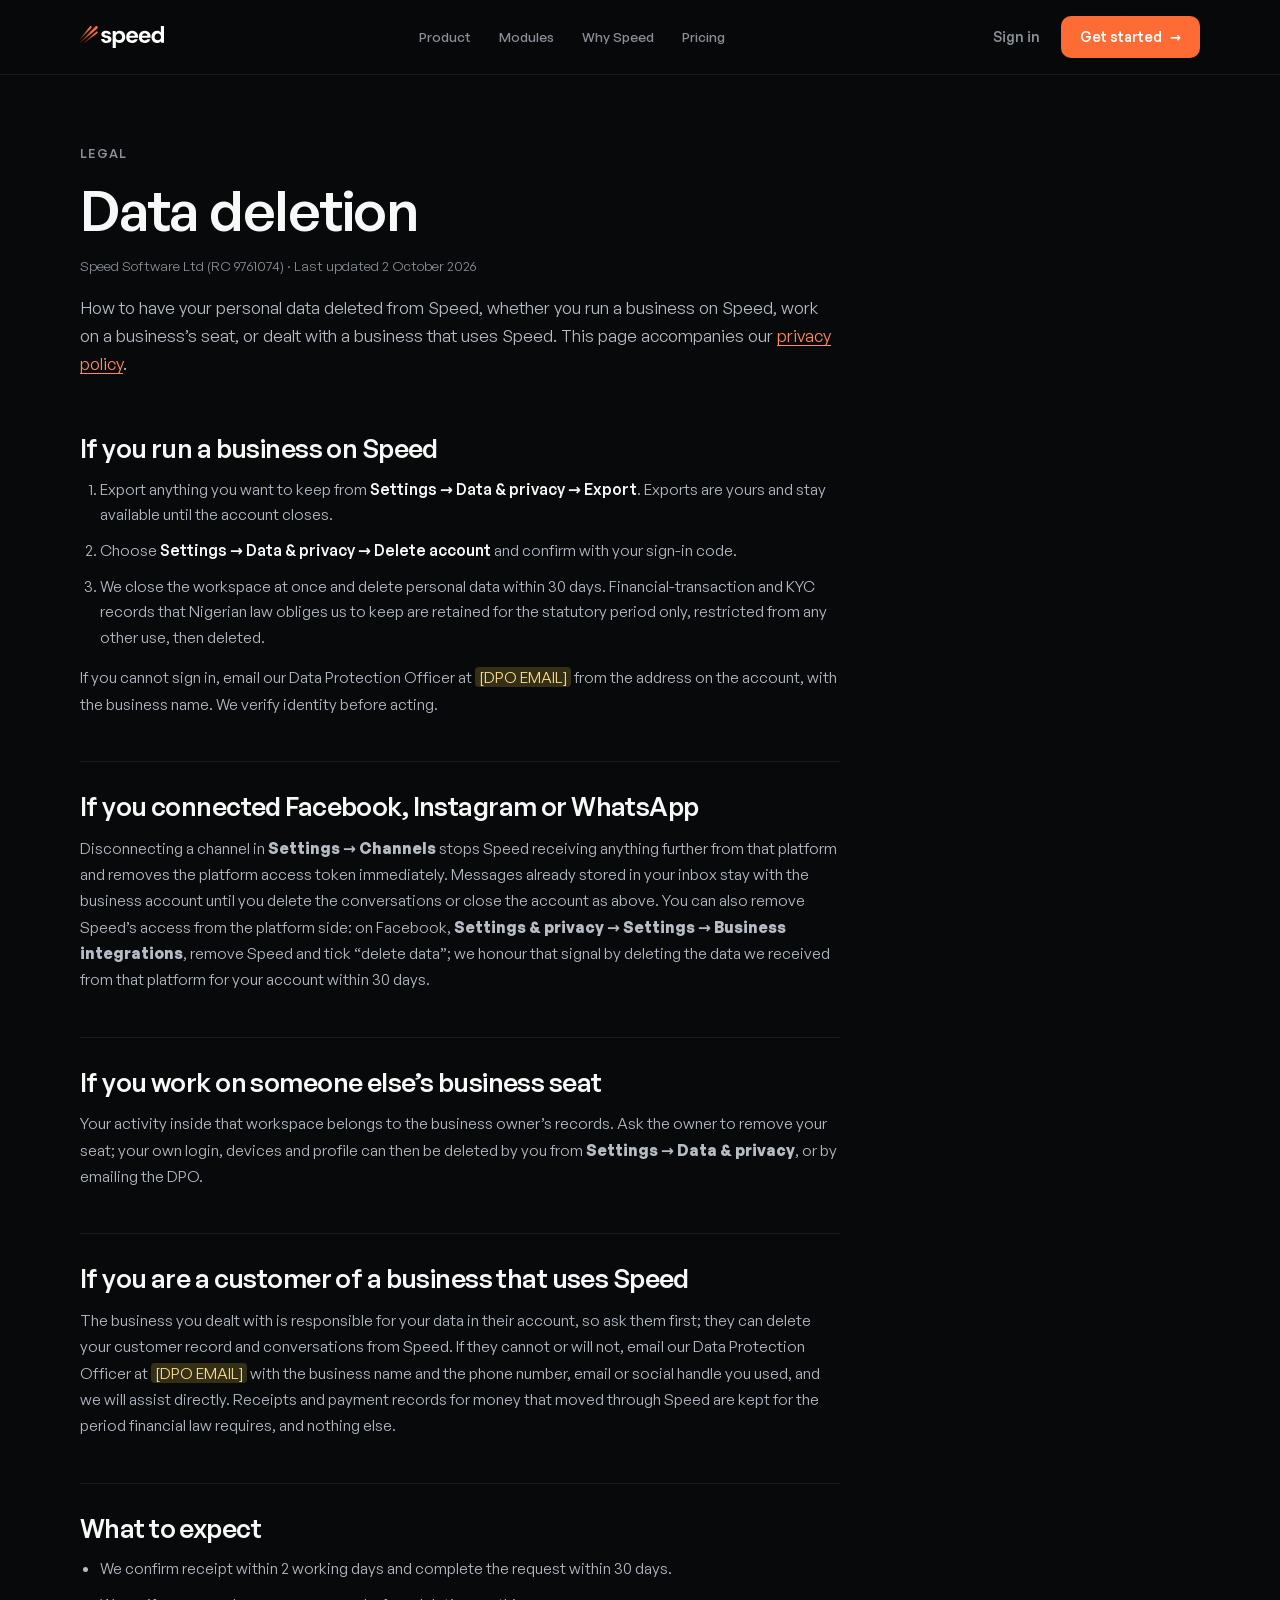
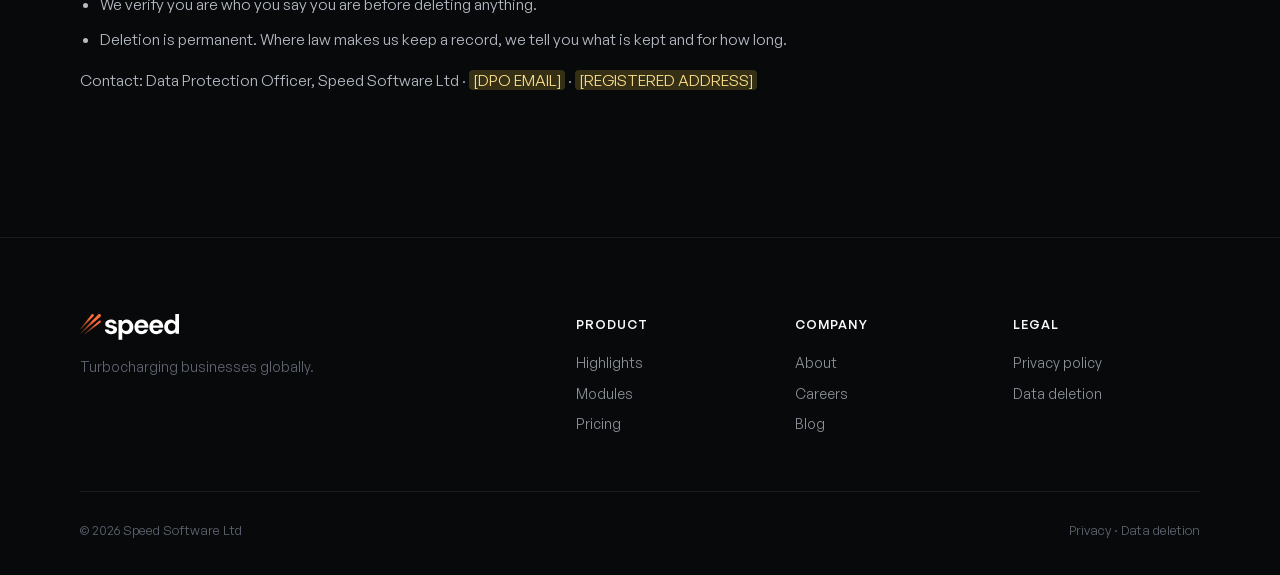
==== data-deletion.html @ f62bb19f "Privacy policy and data deletion pages; footer links" ====
<!doctype html>
<html lang="en" class="native-scroll">
<head>
  <meta charset="UTF-8" />
  <meta name="viewport" content="width=device-width, initial-scale=1.0" />
  <title>Data deletion — Speed</title>
  <meta name="description" content="How to have your personal data deleted from Speed." />
  <link rel="canonical" href="https://myspeedapp.com/data-deletion" />
  <link rel="icon" type="image/svg+xml" href="assets/Logo-Pri.svg" />
  <link rel="stylesheet" href="styles.css" />
</head>
<body class="page--legal">

  <header class="nav nav--solid" id="nav">
    <div class="nav__inner">
      <a class="nav__logo" href="/" aria-label="Speed home">
        <img src="assets/Logo-Pri.svg" alt="Speed" />
      </a>
      <nav class="nav__links" aria-label="Primary">
        <a href="/#product">Product</a>
        <a href="/#modules">Modules</a>
        <a href="/#numbers">Why Speed</a>
        <a href="/#pricing">Pricing</a>
      </nav>
      <div class="nav__actions">
        <a class="btn btn--ghost" href="#">Sign in</a>
        <a class="btn btn--primary" href="/#cta">Get started<span class="btn__arrow">→</span></a>
      </div>
    </div>
  </header>

  <main class="legal">
    <div class="container legal__inner">
      <header class="legal__head">
        <p class="kicker">Legal</p>
        <h1>Data deletion</h1>
        <p class="legal__meta">Speed Software Ltd (RC 9761074) · Last updated 2 October 2026</p>
        <p class="legal__lede">How to have your personal data deleted from Speed, whether you run a business on Speed, work on a business’s seat, or dealt with a business that uses Speed. This page accompanies our <a href="privacy">privacy policy</a>.</p>
      </header>
      <div class="legal__body legal__body--single">
    <section class="legal__section">
      <h2>If you run a business on Speed</h2>
      <ol class="steps">
        <li>Export anything you want to keep from <strong>Settings → Data &amp; privacy → Export</strong>. Exports are yours and stay available until the account closes.</li>
        <li>Choose <strong>Settings → Data &amp; privacy → Delete account</strong> and confirm with your sign-in code.</li>
        <li>We close the workspace at once and delete personal data within 30 days. Financial-transaction and KYC records that Nigerian law obliges us to keep are retained for the statutory period only, restricted from any other use, then deleted.</li>
      </ol>
      <p>If you cannot sign in, email our Data Protection Officer at <mark class="todo">[DPO EMAIL]</mark> from the address on the account, with the business name. We verify identity before acting.</p>
    </section>
    <section class="legal__section">
      <h2>If you connected Facebook, Instagram or WhatsApp</h2>
      <p>Disconnecting a channel in <strong>Settings → Channels</strong> stops Speed receiving anything further from that platform and removes the platform access token immediately. Messages already stored in your inbox stay with the business account until you delete the conversations or close the account as above. You can also remove Speed’s access from the platform side: on Facebook, <strong>Settings &amp; privacy → Settings → Business integrations</strong>, remove Speed and tick “delete data”; we honour that signal by deleting the data we received from that platform for your account within 30 days.</p>
    </section>
    <section class="legal__section">
      <h2>If you work on someone else’s business seat</h2>
      <p>Your activity inside that workspace belongs to the business owner’s records. Ask the owner to remove your seat; your own login, devices and profile can then be deleted by you from <strong>Settings → Data &amp; privacy</strong>, or by emailing the DPO.</p>
    </section>
    <section class="legal__section">
      <h2>If you are a customer of a business that uses Speed</h2>
      <p>The business you dealt with is responsible for your data in their account, so ask them first; they can delete your customer record and conversations from Speed. If they cannot or will not, email our Data Protection Officer at <mark class="todo">[DPO EMAIL]</mark> with the business name and the phone number, email or social handle you used, and we will assist directly. Receipts and payment records for money that moved through Speed are kept for the period financial law requires, and nothing else.</p>
    </section>
    <section class="legal__section">
      <h2>What to expect</h2>
      <ul>
        <li>We confirm receipt within 2 working days and complete the request within 30 days.</li>
        <li>We verify you are who you say you are before deleting anything.</li>
        <li>Deletion is permanent. Where law makes us keep a record, we tell you what is kept and for how long.</li>
      </ul>
      <p>Contact: Data Protection Officer, Speed Software Ltd · <mark class="todo">[DPO EMAIL]</mark> · <mark class="todo">[REGISTERED ADDRESS]</mark></p>
    </section>
      </div>
    </div>
  </main>

  <footer class="footer">
    <div class="container footer__inner">
      <div class="footer__brand">
        <img src="assets/Logo-Pri.svg" alt="Speed" />
        <p>Turbocharging businesses globally.</p>
      </div>
      <div class="footer__cols">
        <div><h5>Product</h5><a href="/#product">Highlights</a><a href="/#modules">Modules</a><a href="/#pricing">Pricing</a></div>
        <div><h5>Company</h5><a href="#">About</a><a href="#">Careers</a><a href="#">Blog</a></div>
        <div><h5>Legal</h5><a href="privacy">Privacy policy</a><a href="data-deletion">Data deletion</a></div>
      </div>
    </div>
    <div class="container footer__base">
      <span>© 2026 Speed Software Ltd</span>
      <span><a href="privacy">Privacy</a> · <a href="data-deletion">Data deletion</a></span>
    </div>
  </footer>
</body>
</html>
---- styles.css ----
/* ============================================================
   Speed — marketing site · dark, Linear-inspired
   Canvas #08090a · text #f7f8f8 / #8a8f98 · accent #ff6b35
   ============================================================ */

@font-face {
  font-family: "General Sans Variable";
  src: url("assets/fonts/GeneralSans-Variable.woff2") format("woff2");
  font-weight: 100 900;
  font-style: normal;
  font-display: swap;
}

:root {
  --bg: #08090a;
  --bg-raised: #0e0f11;
  --bg-card: #101113;
  --line: rgba(255, 255, 255, 0.08);
  --line-strong: rgba(255, 255, 255, 0.14);
  --heading: #f7f8f8;
  --text: #b6bcc6;
  --muted: #8a8f98;
  --faint: #5e6470;
  --brand: #ff6b35;
  --brand-hi: #ff8c5e;
  --radius: 14px;
  --ease-out: cubic-bezier(0.22, 1, 0.36, 1);
}

* { box-sizing: border-box; margin: 0; padding: 0; }

html { overflow-x: clip; }
html.native-scroll { scroll-behavior: smooth; }
html.lenis, html.lenis body { height: auto; }
.lenis.lenis-smooth { scroll-behavior: auto !important; }

body {
  background: var(--bg);
  color: var(--text);
  font-family: "General Sans Variable", ui-sans-serif, system-ui, sans-serif;
  -webkit-font-smoothing: antialiased;
  line-height: 1.6;
  overflow-x: clip;
}

img { max-width: 100%; display: block; }
a { color: inherit; text-decoration: none; }

::selection { background: rgba(255, 255, 255, 0.85); color: #08090a; }

.container {
  width: min(1120px, calc(100% - 48px));
  margin-inline: auto;
}

h1, h2, h3, h4 {
  color: var(--heading);
  font-weight: 550;
  letter-spacing: -0.022em;
  line-height: 1.1;
}
h2 { font-size: clamp(30px, 4vw, 52px); }
h3 { font-size: clamp(24px, 2.6vw, 32px); }

.accent { font-style: normal; color: var(--brand); }

.kicker, .kicker--light {
  display: inline-block;
  font-size: 12.5px;
  font-weight: 550;
  letter-spacing: 0.1em;
  text-transform: uppercase;
  color: var(--muted);
  margin-bottom: 16px;
}

/* ---------- scroll progress ---------- */
.progress { position: fixed; inset: 0 0 auto 0; height: 2px; z-index: 120; }
.progress span {
  display: block; height: 100%; width: 100%;
  background: rgba(255, 255, 255, 0.35);
  transform-origin: 0 50%;
  transform: scaleX(0);
}

/* ---------- buttons ---------- */
.btn {
  display: inline-flex;
  align-items: center;
  gap: 8px;
  padding: 9px 18px;
  border-radius: 10px;
  font-size: 14px;
  font-weight: 550;
  border: 1px solid transparent;
  cursor: pointer;
  transition: transform 0.3s var(--ease-out), box-shadow 0.3s var(--ease-out),
    background 0.2s ease, color 0.2s ease, border-color 0.2s ease;
}
.btn--lg { padding: 13px 26px; font-size: 15px; border-radius: 12px; }
.btn--block { justify-content: center; width: 100%; }

.btn--primary {
  background: var(--brand);
  color: #fff;
}
.btn--primary:hover {
  background: var(--brand-hi);
  transform: translateY(-1px);
}
.btn--outline, .btn--outline-light {
  background: rgba(255, 255, 255, 0.05);
  border-color: var(--line);
  color: var(--heading);
}
.btn--outline:hover, .btn--outline-light:hover {
  background: rgba(255, 255, 255, 0.09);
  border-color: var(--line-strong);
  transform: translateY(-1px);
}
.btn--ghost { color: var(--muted); padding-inline: 12px; }
.btn--ghost:hover { color: var(--heading); }

.btn__arrow { transition: transform 0.3s var(--ease-out); font-size: 0.95em; }
.btn:hover .btn__arrow { transform: translateX(3px); }

/* ---------- nav ---------- */
.nav {
  position: fixed;
  inset: 0 0 auto 0;
  z-index: 100;
  padding: 16px 0;
  transition: padding 0.35s var(--ease-out), background 0.35s ease,
    box-shadow 0.35s ease;
}
.nav.is-scrolled {
  padding: 9px 0;
  background: rgba(8, 9, 10, 0.72);
  backdrop-filter: blur(16px) saturate(1.4);
  -webkit-backdrop-filter: blur(16px) saturate(1.4);
  box-shadow: 0 1px 0 var(--line);
}
.nav__inner {
  width: min(1120px, calc(100% - 48px));
  margin-inline: auto;
  display: flex;
  align-items: center;
  justify-content: space-between;
  gap: 24px;
}
.nav__logo img { height: 22px; width: auto; }
.nav__links { display: flex; gap: 4px; font-size: 13.5px; font-weight: 500; }
.nav__links a {
  padding: 6px 12px;
  border-radius: 8px;
  color: var(--muted);
  transition: color 0.2s ease, background 0.2s ease;
}
.nav__links a:hover { color: var(--heading); background: rgba(255, 255, 255, 0.06); }
.nav__actions { display: flex; align-items: center; gap: 8px; }

/* ---------- hero ---------- */
.hero { position: relative; padding: 160px 0 20px; overflow: clip; }
.hero__bg { position: absolute; inset: 0; pointer-events: none; }
.hero__glow {
  position: absolute;
  top: -340px; left: 50%;
  margin-left: -460px;
  width: 920px; height: 680px;
  border-radius: 50%;
  background: radial-gradient(closest-side, rgba(255, 107, 53, 0.07), rgba(255, 255, 255, 0.02) 55%, transparent 72%);
  filter: blur(12px);
}
.hero__grid {
  position: absolute; inset: 0;
  background-image:
    linear-gradient(rgba(255,255,255,0.025) 1px, transparent 1px),
    linear-gradient(90deg, rgba(255,255,255,0.025) 1px, transparent 1px);
  background-size: 64px 64px;
  mask-image: radial-gradient(ellipse 80% 60% at 50% 0%, #000 25%, transparent 70%);
  -webkit-mask-image: radial-gradient(ellipse 80% 60% at 50% 0%, #000 25%, transparent 70%);
}

.hero__content { text-align: center; position: relative; }

.hero__eyebrow {
  display: inline-flex;
  align-items: center;
  gap: 8px;
  font-size: 13px;
  font-weight: 500;
  color: var(--muted);
  background: rgba(255, 255, 255, 0.04);
  border: 1px solid var(--line);
  padding: 6px 14px;
  border-radius: 999px;
  margin-bottom: 30px;
  transition: border-color 0.25s ease, color 0.25s ease;
}
.hero__eyebrow:hover { border-color: var(--line-strong); color: var(--text); }
.pulse-dot {
  width: 7px; height: 7px;
  border-radius: 50%;
  background: var(--brand);
  animation: pulse 2.2s ease-in-out infinite;
}
@keyframes pulse {
  0%, 100% { box-shadow: 0 0 0 0 rgba(255, 107, 53, 0.45); }
  55% { box-shadow: 0 0 0 7px rgba(255, 107, 53, 0); }
}

.hero__title {
  font-size: clamp(42px, 6.6vw, 84px);
  font-weight: 560;
  letter-spacing: -0.032em;
  line-height: 1.04;
}
/* gradient must live on the animated spans themselves — a parent-level
   background-clip:text never reaches text inside transformed children */
.hero__title .line-mask > span {
  background: linear-gradient(180deg, #ffffff 30%, rgba(255, 255, 255, 0.62));
  -webkit-background-clip: text;
  background-clip: text;
  color: transparent;
}
.hero__title .accent {
  background: linear-gradient(120deg, var(--brand), var(--brand-hi) 60%, #ffc7a8);
  -webkit-background-clip: text;
  background-clip: text;
  color: transparent;
}
.line-mask { display: block; overflow: hidden; padding-bottom: 0.1em; margin-bottom: -0.1em; }
.line-mask > span { display: block; }

.hero__sub {
  max-width: 580px;
  margin: 24px auto 0;
  font-size: clamp(15.5px, 1.5vw, 18px);
  color: var(--muted);
  line-height: 1.65;
}
.hero__cta {
  display: flex;
  justify-content: center;
  gap: 12px;
  margin-top: 34px;
  flex-wrap: wrap;
}

/* hero entrance choreography */
[data-hero] {
  opacity: 0;
  transform: translateY(28px);
  transition: opacity 0.9s var(--ease-out), transform 0.9s var(--ease-out);
}
.line-mask [data-hero] { transform: translateY(110%); }
body.is-loaded [data-hero] { opacity: 1; transform: translateY(0); }
body.is-loaded [data-hero="1"] { transition-delay: 0.05s; }
body.is-loaded [data-hero="2"] { transition-delay: 0.14s; }
body.is-loaded [data-hero="3"] { transition-delay: 0.24s; }
body.is-loaded [data-hero="4"] { transition-delay: 0.4s; }
body.is-loaded [data-hero="5"] { transition-delay: 0.52s; }
body.is-loaded [data-hero="6"] { transition-delay: 0.66s; }

/* ---------- dashboard mock ---------- */
.hero__stage { position: relative; margin-top: 76px; }

.dash {
  position: relative;
  background: var(--bg-raised);
  border: 1px solid var(--line);
  border-radius: 16px;
  overflow: hidden;
  box-shadow:
    0 0 0 1px rgba(0, 0, 0, 0.6),
    0 30px 80px -30px rgba(0, 0, 0, 0.8);
  transform-style: preserve-3d;
  transition: transform 0.6s var(--ease-out);
}
/* top edge light, like Linear's frames */
.dash::before {
  content: "";
  position: absolute;
  inset: 0 0 auto 0;
  height: 1px;
  background: linear-gradient(90deg, transparent, rgba(255, 255, 255, 0.28), transparent);
  z-index: 2;
}
.dash__topbar {
  display: flex;
  align-items: center;
  gap: 6px;
  padding: 12px 16px;
  border-bottom: 1px solid var(--line);
  background: rgba(255, 255, 255, 0.015);
}
.dash__dot { width: 9px; height: 9px; border-radius: 50%; background: rgba(255, 255, 255, 0.12); }
.dash__dot:first-child { background: rgba(255, 255, 255, 0.22); }
.dash__addr {
  margin-left: 12px;
  font-size: 12px;
  color: var(--faint);
  background: rgba(255, 255, 255, 0.04);
  border: 1px solid var(--line);
  padding: 3px 14px;
  border-radius: 7px;
}
.dash__body { display: grid; grid-template-columns: 185px 1fr; }
.dash__side {
  border-right: 1px solid var(--line);
  padding: 16px 10px;
  display: flex;
  flex-direction: column;
  gap: 1px;
  background: rgba(255, 255, 255, 0.012);
}
.dash__side-item {
  font-size: 13px;
  font-weight: 500;
  padding: 7px 12px;
  border-radius: 8px;
  color: var(--muted);
  transition: background 0.2s ease, color 0.2s ease;
}
.dash__side-item:hover { color: var(--text); background: rgba(255, 255, 255, 0.04); }
.dash__side-item.is-active {
  background: rgba(255, 255, 255, 0.07);
  color: var(--heading);
  box-shadow: inset 0 0 0 1px var(--line);
}
.dash__main { padding: 22px 26px 26px; }
.dash__head { display: flex; justify-content: space-between; align-items: center; }
.dash__hi { font-weight: 550; color: var(--heading); font-size: 16px; letter-spacing: -0.01em; }
.dash__date { font-size: 12.5px; color: var(--faint); }
.dash__chip {
  font-size: 12.5px;
  border: 1px solid var(--line);
  padding: 5px 12px;
  border-radius: 8px;
  color: var(--muted);
  background: rgba(255, 255, 255, 0.03);
}
.dash__cards {
  display: grid;
  grid-template-columns: repeat(3, 1fr);
  gap: 12px;
  margin-top: 20px;
}
.dash__card {
  border: 1px solid var(--line);
  border-radius: 11px;
  padding: 14px 16px;
  display: flex;
  flex-direction: column;
  gap: 3px;
  background: rgba(255, 255, 255, 0.02);
}
.dash__label { font-size: 12px; color: var(--muted); }
.dash__value {
  font-size: clamp(16px, 1.7vw, 21px);
  font-weight: 600;
  color: var(--heading);
  letter-spacing: -0.02em;
  font-variant-numeric: tabular-nums;
}
.dash__delta { font-size: 12px; color: var(--faint); }
.dash__delta.up { color: #4ade80; }
.dash__chart {
  display: flex;
  align-items: flex-end;
  gap: 9px;
  height: 140px;
  margin-top: 22px;
  padding-top: 14px;
  border-top: 1px dashed rgba(255, 255, 255, 0.08);
}
.dash__chart .bar {
  flex: 1;
  height: var(--h);
  border-radius: 5px 5px 2px 2px;
  background: linear-gradient(180deg, rgba(255, 255, 255, 0.55), rgba(255, 255, 255, 0.1));
  opacity: 0.3;
  transform: scaleY(0);
  transform-origin: bottom;
  transition: transform 0.9s var(--ease-out);
}
.dash__chart .bar:nth-child(even) { opacity: 1; }
.in-view .dash__chart .bar,
body.is-loaded .hero__stage .dash__chart .bar { transform: scaleY(1); }
.dash__chart .bar:nth-child(1) { transition-delay: 0.05s; }
.dash__chart .bar:nth-child(2) { transition-delay: 0.1s; }
.dash__chart .bar:nth-child(3) { transition-delay: 0.15s; }
.dash__chart .bar:nth-child(4) { transition-delay: 0.2s; }
.dash__chart .bar:nth-child(5) { transition-delay: 0.25s; }
.dash__chart .bar:nth-child(6) { transition-delay: 0.3s; }
.dash__chart .bar:nth-child(7) { transition-delay: 0.35s; }
.dash__chart .bar:nth-child(8) { transition-delay: 0.4s; }
.dash__chart .bar:nth-child(9) { transition-delay: 0.45s; }
.dash__chart .bar:nth-child(10) { transition-delay: 0.5s; }

/* floating cards */
.float-card {
  position: absolute;
  display: flex;
  align-items: center;
  gap: 12px;
  background: rgba(16, 17, 19, 0.85);
  backdrop-filter: blur(12px);
  -webkit-backdrop-filter: blur(12px);
  border: 1px solid var(--line-strong);
  border-radius: 12px;
  padding: 12px 16px;
  box-shadow: 0 24px 60px -20px rgba(0, 0, 0, 0.8);
  font-size: 12.5px;
  color: var(--muted);
  animation: bob 6s ease-in-out infinite;
  z-index: 3;
}
.float-card strong { display: block; color: var(--heading); font-size: 13px; font-weight: 550; }
.float-card__icon {
  width: 30px; height: 30px;
  display: grid; place-items: center;
  border-radius: 50%;
  background: rgba(74, 222, 128, 0.12);
  color: #4ade80;
  font-weight: 700;
  font-size: 12px;
}
.float-card--pay { top: 5%; right: -12px; }
.float-card--stock { bottom: 12%; left: -14px; animation-delay: 1.8s; }
@keyframes bob {
  0%, 100% { translate: 0 0; }
  50% { translate: 0 -10px; }
}

/* ---------- marquee ---------- */
.marquee-wrap { padding: 90px 0 30px; }
.marquee-label {
  text-align: center;
  font-size: 12.5px;
  letter-spacing: 0.1em;
  text-transform: uppercase;
  color: var(--faint);
  margin-bottom: 28px;
}
.marquee {
  overflow: hidden;
  mask-image: linear-gradient(90deg, transparent, #000 15%, #000 85%, transparent);
  -webkit-mask-image: linear-gradient(90deg, transparent, #000 15%, #000 85%, transparent);
}
.marquee__track {
  display: flex;
  gap: 76px;
  width: max-content;
  animation: marquee 30s linear infinite;
  font-size: 17px;
  font-weight: 600;
  letter-spacing: 0.14em;
  color: #3d424b;
}
.marquee:hover .marquee__track { animation-play-state: paused; }
@keyframes marquee { to { transform: translateX(-50%); } }

/* ---------- sections ---------- */
.section { padding: 120px 0; position: relative; }
.section--tint {
  background: var(--bg-raised);
  border-top: 1px solid var(--line);
  border-bottom: 1px solid var(--line);
}
.section--dark { background: var(--bg); }
.section__head { max-width: 680px; margin-bottom: 64px; }
.section__head h2 {
  background: linear-gradient(180deg, #fff 40%, rgba(255, 255, 255, 0.6));
  -webkit-background-clip: text;
  background-clip: text;
  color: transparent;
}

/* ---------- highlights ---------- */
.highlight {
  display: grid;
  grid-template-columns: 1fr 1.15fr;
  gap: clamp(40px, 6vw, 90px);
  align-items: center;
  padding: 58px 0;
}
.highlight--flip .highlight__copy { order: 2; }
.highlight--flip .highlight__visual { order: 1; }
.highlight__num {
  font-size: 12.5px;
  font-weight: 600;
  color: var(--faint);
  letter-spacing: 0.12em;
  display: block;
  margin-bottom: 12px;
  font-variant-numeric: tabular-nums;
}
.highlight__copy p { color: var(--muted); margin-top: 14px; font-size: 16px; line-height: 1.7; }

.ticks { list-style: none; margin-top: 22px; display: grid; gap: 10px; }
.ticks li { padding-left: 28px; position: relative; font-size: 14.5px; color: var(--text); }
.ticks li::before {
  content: "✓";
  position: absolute; left: 0; top: 2px;
  width: 18px; height: 18px;
  border-radius: 50%;
  background: rgba(255, 255, 255, 0.07);
  color: var(--muted);
  font-size: 10px;
  font-weight: 700;
  display: grid;
  place-items: center;
}

/* mock panels */
.mock {
  position: relative;
  background: var(--bg-card);
  border: 1px solid var(--line);
  border-radius: var(--radius);
  box-shadow: 0 30px 80px -30px rgba(0, 0, 0, 0.8);
  padding: 20px;
  transition: transform 0.5s var(--ease-out), border-color 0.3s ease;
}
.mock::before {
  content: "";
  position: absolute;
  inset: 0 0 auto 0;
  height: 1px;
  background: linear-gradient(90deg, transparent, rgba(255, 255, 255, 0.2), transparent);
}
.mock:hover { transform: translateY(-4px); border-color: var(--line-strong); }
.mock__row {
  display: grid;
  grid-template-columns: 1.6fr auto 0.7fr;
  align-items: center;
  gap: 12px;
  padding: 12px 10px;
  font-size: 13.5px;
  border-bottom: 1px solid rgba(255, 255, 255, 0.05);
  color: var(--text);
}
.mock__row > :last-child {
  text-align: right;
  font-weight: 550;
  color: var(--heading);
  font-variant-numeric: tabular-nums;
}
.mock__row--head {
  font-size: 11px;
  text-transform: uppercase;
  letter-spacing: 0.08em;
  color: var(--faint);
}
.mock__row--head > :last-child { font-weight: 500; color: var(--faint); }
.mock__row:last-of-type { border-bottom: 0; }

.pill { font-size: 11px; font-weight: 600; padding: 3px 10px; border-radius: 999px; }
.pill--paid { background: rgba(74, 222, 128, 0.12); color: #4ade80; }
.pill--sent { background: rgba(129, 140, 248, 0.12); color: #a5b4fc; }
.pill--due { background: rgba(248, 113, 113, 0.12); color: #f87171; }

.mock__balance { padding: 6px 10px 12px; }
.mock__balance small { color: var(--muted); font-size: 12.5px; display: block; }
.mock__balance strong {
  font-size: 30px;
  color: var(--heading);
  letter-spacing: -0.02em;
  font-weight: 600;
  font-variant-numeric: tabular-nums;
}

.spark { margin: 0 -20px 8px; }
.spark svg { width: 100%; height: 90px; display: block; }
.spark__line {
  fill: none;
  stroke: rgba(255, 255, 255, 0.6);
  stroke-width: 2;
  stroke-linecap: round;
  stroke-dasharray: 620;
  stroke-dashoffset: 620;
  transition: stroke-dashoffset 1.8s var(--ease-out) 0.2s;
}
.spark__fill { fill: rgba(255, 255, 255, 0.04); stroke: none; }
.in-view .spark__line { stroke-dashoffset: 0; }

.stock-ok { color: #4ade80 !important; }
.stock-low { color: #f87171 !important; }
.mock__meter {
  height: 6px;
  border-radius: 999px;
  background: rgba(255, 255, 255, 0.06);
  margin: 16px 10px 8px;
  overflow: hidden;
}
.mock__meter span {
  display: block;
  height: 100%;
  width: 0;
  border-radius: inherit;
  background: linear-gradient(90deg, rgba(255, 255, 255, 0.4), rgba(255, 255, 255, 0.7));
  transition: width 1.4s var(--ease-out) 0.3s;
}
.in-view .mock__meter span { width: var(--w); }
.mock__note { color: var(--faint); font-size: 12px; padding: 0 10px; }

/* ---------- modules grid ---------- */
.grid { display: grid; grid-template-columns: repeat(4, 1fr); gap: 14px; }
.cell {
  position: relative;
  background: rgba(255, 255, 255, 0.02);
  border: 1px solid var(--line);
  border-radius: var(--radius);
  padding: 26px 22px;
  transition: transform 0.45s var(--ease-out), border-color 0.3s ease, background 0.3s ease;
  overflow: hidden;
}
.cell::before {
  content: "";
  position: absolute;
  inset: 0 0 auto 0;
  height: 1px;
  background: linear-gradient(90deg, transparent, rgba(255, 255, 255, 0.18), transparent);
  opacity: 0;
  transition: opacity 0.3s ease;
}
.cell:hover {
  transform: translateY(-4px);
  border-color: var(--line-strong);
  background: rgba(255, 255, 255, 0.04);
}
.cell:hover::before { opacity: 1; }
.cell__icon {
  display: grid;
  place-items: center;
  width: 40px; height: 40px;
  border-radius: 10px;
  background: rgba(255, 255, 255, 0.05);
  border: 1px solid var(--line);
  color: var(--text);
  font-size: 17px;
  margin-bottom: 18px;
  transition: transform 0.45s var(--ease-out), background 0.3s, color 0.3s;
}
.cell:hover .cell__icon { transform: scale(1.06); background: rgba(255, 255, 255, 0.12); color: #fff; }
.cell h4 { font-size: 16.5px; margin-bottom: 7px; font-weight: 550; }
.cell p { font-size: 13.5px; color: var(--muted); line-height: 1.6; }

/* ---------- stats ---------- */
.stats { display: grid; grid-template-columns: repeat(4, 1fr); gap: 14px; margin-top: 12px; }
.stat {
  border: 1px solid var(--line);
  border-radius: var(--radius);
  padding: 30px 26px;
  background: rgba(255, 255, 255, 0.02);
  transition: border-color 0.3s ease, background 0.3s ease, transform 0.45s var(--ease-out);
}
.stat:hover {
  border-color: var(--line-strong);
  background: rgba(255, 255, 255, 0.04);
  transform: translateY(-4px);
}
.stat strong {
  font-size: clamp(34px, 3.6vw, 48px);
  color: var(--heading);
  letter-spacing: -0.03em;
  font-weight: 570;
  display: block;
  margin-bottom: 6px;
  font-variant-numeric: tabular-nums;
}
.stat strong span { color: inherit; }
.stat p { font-size: 13.5px; color: var(--muted); }

.quote { margin-top: 84px; max-width: 760px; }
.quote blockquote {
  font-size: clamp(20px, 2.4vw, 29px);
  line-height: 1.4;
  color: var(--heading);
  letter-spacing: -0.015em;
  font-weight: 450;
}
.quote figcaption { margin-top: 20px; font-size: 14px; color: var(--muted); }
.quote figcaption strong { color: var(--heading); font-weight: 550; }

/* ---------- pricing ---------- */
.plans { display: grid; grid-template-columns: repeat(3, 1fr); gap: 16px; align-items: stretch; }
.plan {
  position: relative;
  background: rgba(255, 255, 255, 0.02);
  border: 1px solid var(--line);
  border-radius: 16px;
  padding: 32px 28px;
  display: flex;
  flex-direction: column;
  gap: 12px;
  transition: transform 0.45s var(--ease-out), border-color 0.3s ease;
}
.plan:hover { transform: translateY(-4px); border-color: var(--line-strong); }
.plan--featured {
  border-color: rgba(255, 255, 255, 0.22);
  background: linear-gradient(180deg, rgba(255, 255, 255, 0.045), rgba(255, 255, 255, 0.015));
  box-shadow: 0 0 60px -24px rgba(255, 255, 255, 0.18);
}
.plan--featured:hover { border-color: rgba(255, 255, 255, 0.32); }
.plan__badge {
  position: absolute;
  top: -12px; left: 28px;
  background: var(--brand);
  color: #fff;
  font-size: 11.5px;
  font-weight: 600;
  padding: 4px 12px;
  border-radius: 999px;
}
.plan h4 { font-size: 17px; font-weight: 550; }
.plan__price {
  font-size: 40px;
  font-weight: 570;
  color: var(--heading);
  letter-spacing: -0.03em;
  font-variant-numeric: tabular-nums;
}
.plan__price span { font-size: 15px; color: var(--muted); font-weight: 450; }
.plan > p { font-size: 14px; color: var(--muted); }
.plan .ticks { margin-top: 2px; flex: 1; }
.plan .btn { margin-top: 16px; }

/* ---------- CTA ---------- */
.cta { position: relative; text-align: center; padding: 150px 0; overflow: clip; }
.cta__glow {
  position: absolute;
  left: 50%; bottom: -340px;
  width: 960px; height: 640px;
  transform: translateX(-50%);
  background: radial-gradient(closest-side, rgba(255, 107, 53, 0.1), transparent 70%);
  pointer-events: none;
}
.cta h2 {
  font-size: clamp(38px, 5.4vw, 68px);
  background: linear-gradient(180deg, #fff 35%, rgba(255, 255, 255, 0.55));
  -webkit-background-clip: text;
  background-clip: text;
  color: transparent;
}
.cta h2 .accent {
  background: linear-gradient(120deg, var(--brand), #ffc7a8);
  -webkit-background-clip: text;
  background-clip: text;
  color: transparent;
}
.cta p { margin: 20px 0 34px; font-size: 16px; color: var(--muted); }
.cta .container { position: relative; }

/* ---------- footer ---------- */
.footer { background: var(--bg); color: var(--muted); padding: 76px 0 34px; border-top: 1px solid var(--line); }
.footer__inner {
  display: grid;
  grid-template-columns: 1.4fr 2fr;
  gap: 60px;
  padding-bottom: 52px;
  border-bottom: 1px solid var(--line);
}
.footer__brand img { height: 26px; width: auto; margin-bottom: 16px; }
.footer__brand p { font-size: 14px; color: var(--faint); }
.footer__cols { display: grid; grid-template-columns: repeat(3, 1fr); gap: 32px; }
.footer__cols h5 {
  color: var(--heading);
  font-size: 12.5px;
  text-transform: uppercase;
  letter-spacing: 0.08em;
  margin-bottom: 14px;
  font-weight: 550;
}
.footer__cols a {
  display: block;
  font-size: 14px;
  padding: 4px 0;
  color: var(--muted);
  transition: color 0.2s ease;
}
.footer__cols a:hover { color: var(--heading); }
.footer__base {
  display: flex;
  justify-content: space-between;
  padding-top: 28px;
  font-size: 13px;
  color: var(--faint);
}

/* ============================================================
   Scroll-reveal system
   ============================================================ */
.reveal {
  opacity: 0;
  transform: translateY(40px);
  transition: opacity 0.9s var(--ease-out), transform 0.9s var(--ease-out);
}
.reveal--right { transform: translateX(56px); }
.reveal--left { transform: translateX(-56px); }
.reveal.in-view { opacity: 1; transform: none; }

.stagger > * {
  opacity: 0;
  transform: translateY(30px);
  transition: opacity 0.8s var(--ease-out), transform 0.8s var(--ease-out);
  transition-delay: calc(var(--i, 0) * 80ms);
}
.stagger.in-view > * { opacity: 1; transform: none; }

/* ---------- responsive ---------- */
@media (max-width: 960px) {
  .nav__links { display: none; }
  .hero { padding-top: 130px; }
  .dash__body { grid-template-columns: 1fr; }
  .dash__side { flex-direction: row; overflow-x: auto; border-right: 0; border-bottom: 1px solid var(--line); }
  .highlight, .highlight--flip { grid-template-columns: 1fr; padding: 40px 0; }
  .highlight--flip .highlight__copy { order: 1; }
  .highlight--flip .highlight__visual { order: 2; }
  .grid { grid-template-columns: repeat(2, 1fr); }
  .stats { grid-template-columns: repeat(2, 1fr); }
  .plans { grid-template-columns: 1fr; }
  .footer__inner { grid-template-columns: 1fr; gap: 40px; }
  .float-card--pay { right: 6px; }
  .float-card--stock { left: 6px; }
  .section { padding: 88px 0; }
}
@media (max-width: 560px) {
  .grid { grid-template-columns: 1fr; }
  .stats { grid-template-columns: 1fr; }
  .dash__cards { grid-template-columns: 1fr; }
  .float-card { display: none; }
  .btn--lg { padding: 12px 20px; font-size: 14.5px; }
}

/* reduced motion */
@media (prefers-reduced-motion: reduce) {
  *, *::before, *::after {
    animation-duration: 0.01ms !important;
    animation-iteration-count: 1 !important;
    transition-duration: 0.01ms !important;
  }
}


/* ---------- legal pages (privacy, data deletion) ---------- */
.nav--solid { background: rgba(8, 9, 10, 0.92); border-bottom: 1px solid var(--line); }
.legal { padding: 140px 0 100px; }
.legal__inner { display: grid; grid-template-columns: 240px minmax(0, 720px); gap: 56px; align-items: start; }
.legal__head { grid-column: 1 / -1; max-width: 760px; }
.legal__head h1 { font-size: clamp(36px, 5vw, 56px); margin-bottom: 14px; }
.legal__meta { font-size: 13.5px; color: var(--muted); margin-bottom: 18px; }
.legal__lede { font-size: 17px; color: var(--text); line-height: 1.65; }
.legal__lede a, .legal__section a { color: var(--brand-hi); text-decoration: underline; text-underline-offset: 3px; }
.legal__toc { position: sticky; top: 96px; border: 1px solid var(--line); border-radius: var(--radius); padding: 18px 18px 14px; background: var(--bg-raised); }
.legal__toc-title { font-size: 12px; font-weight: 600; letter-spacing: 0.1em; text-transform: uppercase; color: var(--muted); margin-bottom: 10px; }
.legal__toc ol { list-style: none; display: grid; gap: 6px; }
.legal__toc a { display: block; font-size: 13px; line-height: 1.4; color: var(--muted); }
.legal__toc a:hover { color: var(--heading); }
.legal__body { min-width: 0; }
.legal__body--single { grid-column: 1 / -1; max-width: 760px; }
.legal__section { padding: 30px 0; border-top: 1px solid var(--line); scroll-margin-top: 90px; }
.legal__section:first-child { border-top: 0; padding-top: 0; }
.legal__section h2 { font-size: clamp(20px, 2.2vw, 26px); margin-bottom: 14px; }
.legal__section p { font-size: 15.5px; line-height: 1.7; margin-bottom: 14px; overflow-wrap: anywhere; }
.legal__section ul, .legal__section ol.steps { padding-left: 20px; display: grid; gap: 10px; margin-bottom: 14px; font-size: 15.5px; line-height: 1.65; }
.legal__section li strong { color: var(--heading); font-weight: 550; }
.plain { margin-top: 6px; border-left: 2px solid var(--brand); background: rgba(255, 107, 53, 0.06); border-radius: 0 10px 10px 0; padding: 12px 16px; }
.plain__label { display: block; font-size: 11.5px; font-weight: 600; letter-spacing: 0.08em; text-transform: uppercase; color: var(--brand-hi); margin-bottom: 4px; }
.plain p { margin: 0; color: var(--heading); font-size: 15px; }
mark.todo { background: rgba(255, 220, 80, 0.18); color: #ffe08a; padding: 0 4px; border-radius: 4px; }
.footer__base a:hover { color: var(--heading); }
@media (max-width: 860px) {
  .legal { padding: 110px 0 70px; }
  .legal__inner { grid-template-columns: 1fr; gap: 28px; }
  .legal__toc { position: static; }
}
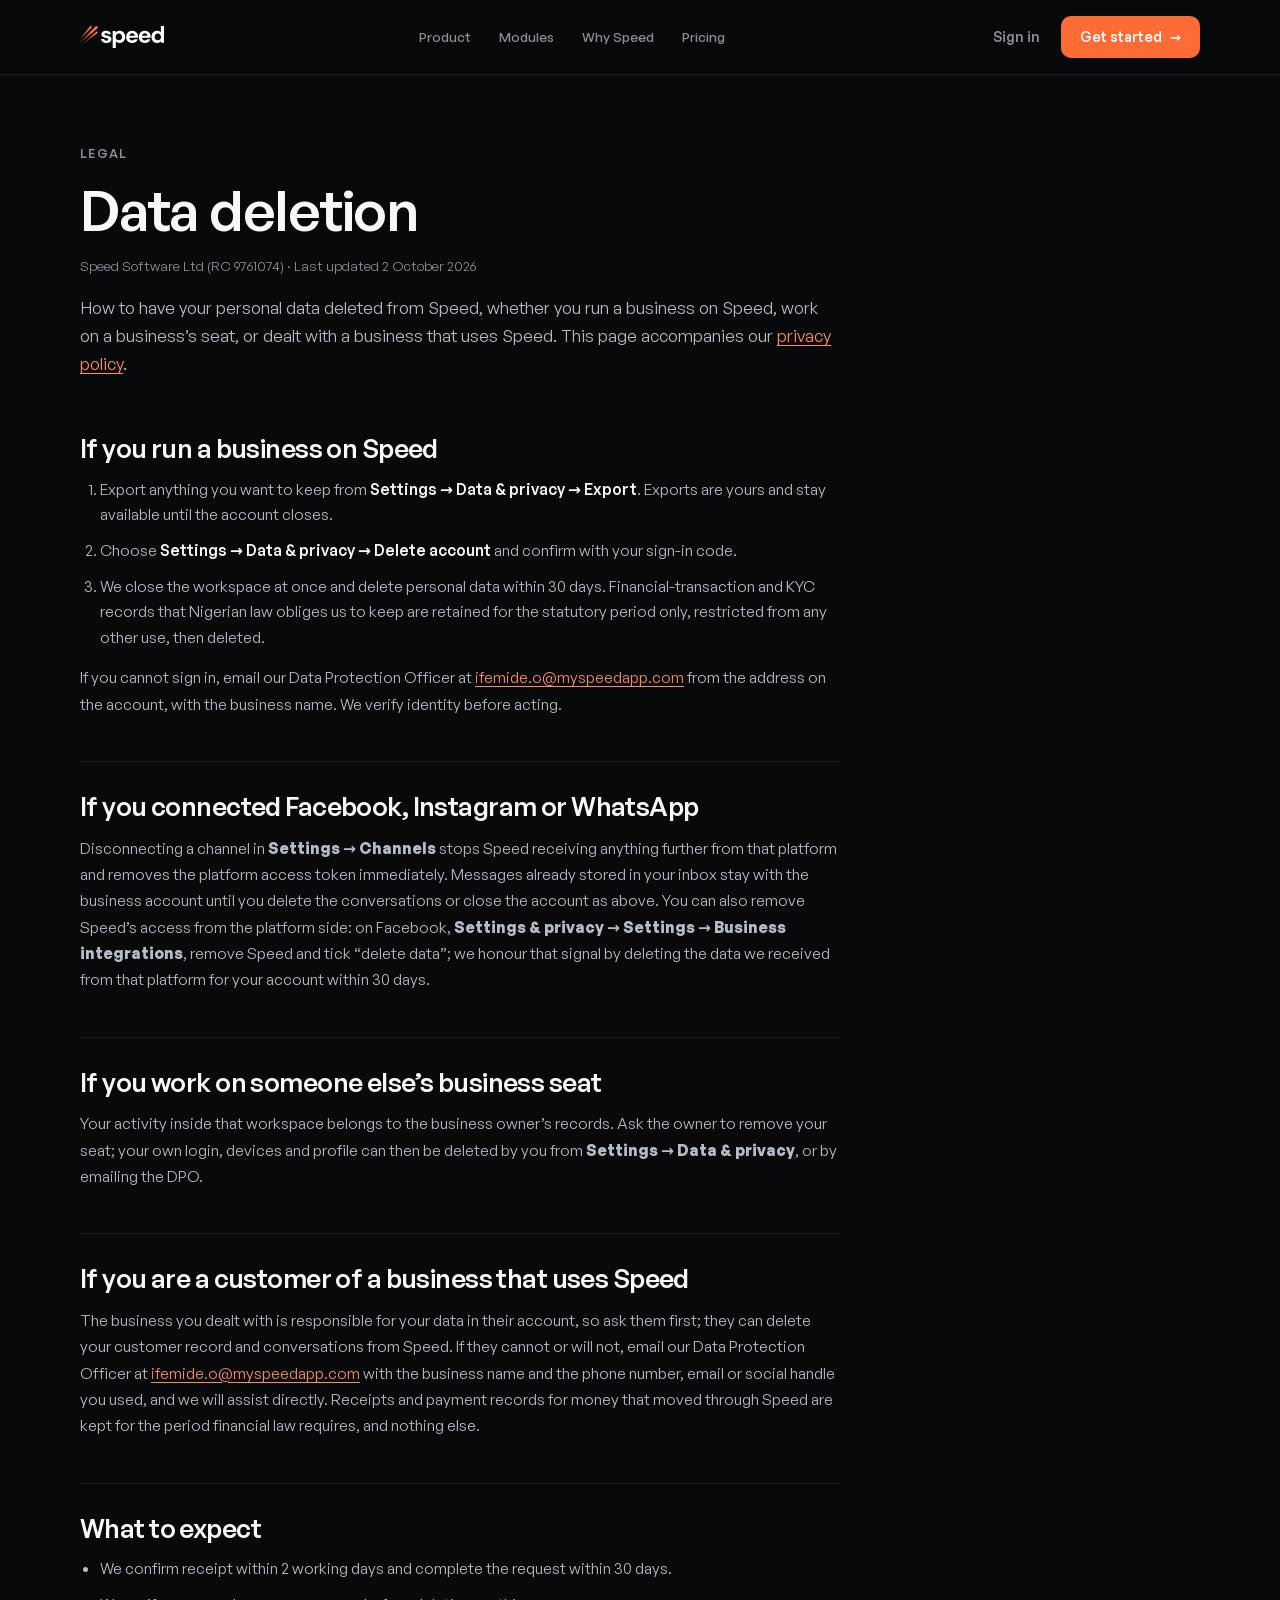
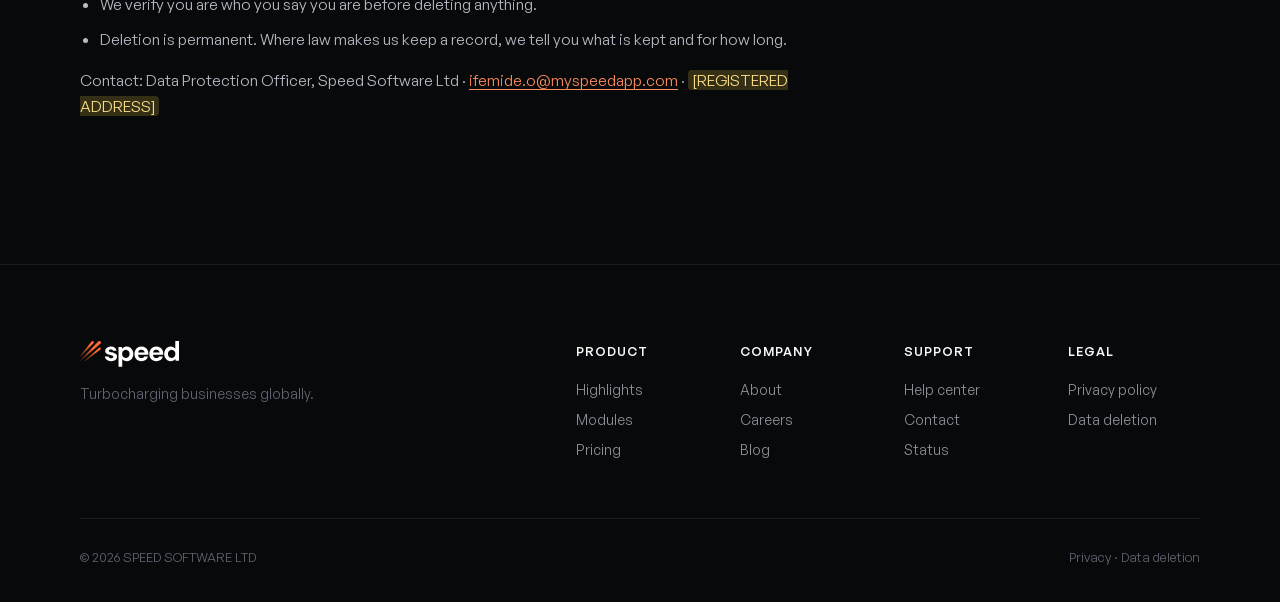
==== commit 129638a2: "Legal column in the footer on every page, DPO email, company name" ====
--- a/data-deletion.html
+++ b/data-deletion.html
@@ -45,7 +45,7 @@
         <li>Choose <strong>Settings → Data &amp; privacy → Delete account</strong> and confirm with your sign-in code.</li>
         <li>We close the workspace at once and delete personal data within 30 days. Financial-transaction and KYC records that Nigerian law obliges us to keep are retained for the statutory period only, restricted from any other use, then deleted.</li>
       </ol>
-      <p>If you cannot sign in, email our Data Protection Officer at <mark class="todo">[DPO EMAIL]</mark> from the address on the account, with the business name. We verify identity before acting.</p>
+      <p>If you cannot sign in, email our Data Protection Officer at <a href="mailto:ifemide.o@myspeedapp.com">ifemide.o@myspeedapp.com</a> from the address on the account, with the business name. We verify identity before acting.</p>
     </section>
     <section class="legal__section">
       <h2>If you connected Facebook, Instagram or WhatsApp</h2>
@@ -57,7 +57,7 @@
     </section>
     <section class="legal__section">
       <h2>If you are a customer of a business that uses Speed</h2>
-      <p>The business you dealt with is responsible for your data in their account, so ask them first; they can delete your customer record and conversations from Speed. If they cannot or will not, email our Data Protection Officer at <mark class="todo">[DPO EMAIL]</mark> with the business name and the phone number, email or social handle you used, and we will assist directly. Receipts and payment records for money that moved through Speed are kept for the period financial law requires, and nothing else.</p>
+      <p>The business you dealt with is responsible for your data in their account, so ask them first; they can delete your customer record and conversations from Speed. If they cannot or will not, email our Data Protection Officer at <a href="mailto:ifemide.o@myspeedapp.com">ifemide.o@myspeedapp.com</a> with the business name and the phone number, email or social handle you used, and we will assist directly. Receipts and payment records for money that moved through Speed are kept for the period financial law requires, and nothing else.</p>
     </section>
     <section class="legal__section">
       <h2>What to expect</h2>
@@ -66,7 +66,7 @@
         <li>We verify you are who you say you are before deleting anything.</li>
         <li>Deletion is permanent. Where law makes us keep a record, we tell you what is kept and for how long.</li>
       </ul>
-      <p>Contact: Data Protection Officer, Speed Software Ltd · <mark class="todo">[DPO EMAIL]</mark> · <mark class="todo">[REGISTERED ADDRESS]</mark></p>
+      <p>Contact: Data Protection Officer, Speed Software Ltd · <a href="mailto:ifemide.o@myspeedapp.com">ifemide.o@myspeedapp.com</a> · <mark class="todo">[REGISTERED ADDRESS]</mark></p>
     </section>
       </div>
     </div>
@@ -81,11 +81,12 @@
       <div class="footer__cols">
         <div><h5>Product</h5><a href="/#product">Highlights</a><a href="/#modules">Modules</a><a href="/#pricing">Pricing</a></div>
         <div><h5>Company</h5><a href="#">About</a><a href="#">Careers</a><a href="#">Blog</a></div>
+        <div><h5>Support</h5><a href="#">Help center</a><a href="#">Contact</a><a href="#">Status</a></div>
         <div><h5>Legal</h5><a href="privacy">Privacy policy</a><a href="data-deletion">Data deletion</a></div>
       </div>
     </div>
     <div class="container footer__base">
-      <span>© 2026 Speed Software Ltd</span>
+      <span>© 2026 SPEED SOFTWARE LTD</span>
       <span><a href="privacy">Privacy</a> · <a href="data-deletion">Data deletion</a></span>
     </div>
   </footer>
--- a/styles.css
+++ b/styles.css
@@ -764,7 +764,7 @@
 }
 .footer__brand img { height: 26px; width: auto; margin-bottom: 16px; }
 .footer__brand p { font-size: 14px; color: var(--faint); }
-.footer__cols { display: grid; grid-template-columns: repeat(3, 1fr); gap: 32px; }
+.footer__cols { display: grid; grid-template-columns: repeat(4, 1fr); gap: 32px; }
 .footer__cols h5 {
   color: var(--heading);
   font-size: 12.5px;
@@ -822,6 +822,7 @@
   .stats { grid-template-columns: repeat(2, 1fr); }
   .plans { grid-template-columns: 1fr; }
   .footer__inner { grid-template-columns: 1fr; gap: 40px; }
+  .footer__cols { grid-template-columns: repeat(2, 1fr); gap: 28px; }
   .float-card--pay { right: 6px; }
   .float-card--stock { left: 6px; }
   .section { padding: 88px 0; }
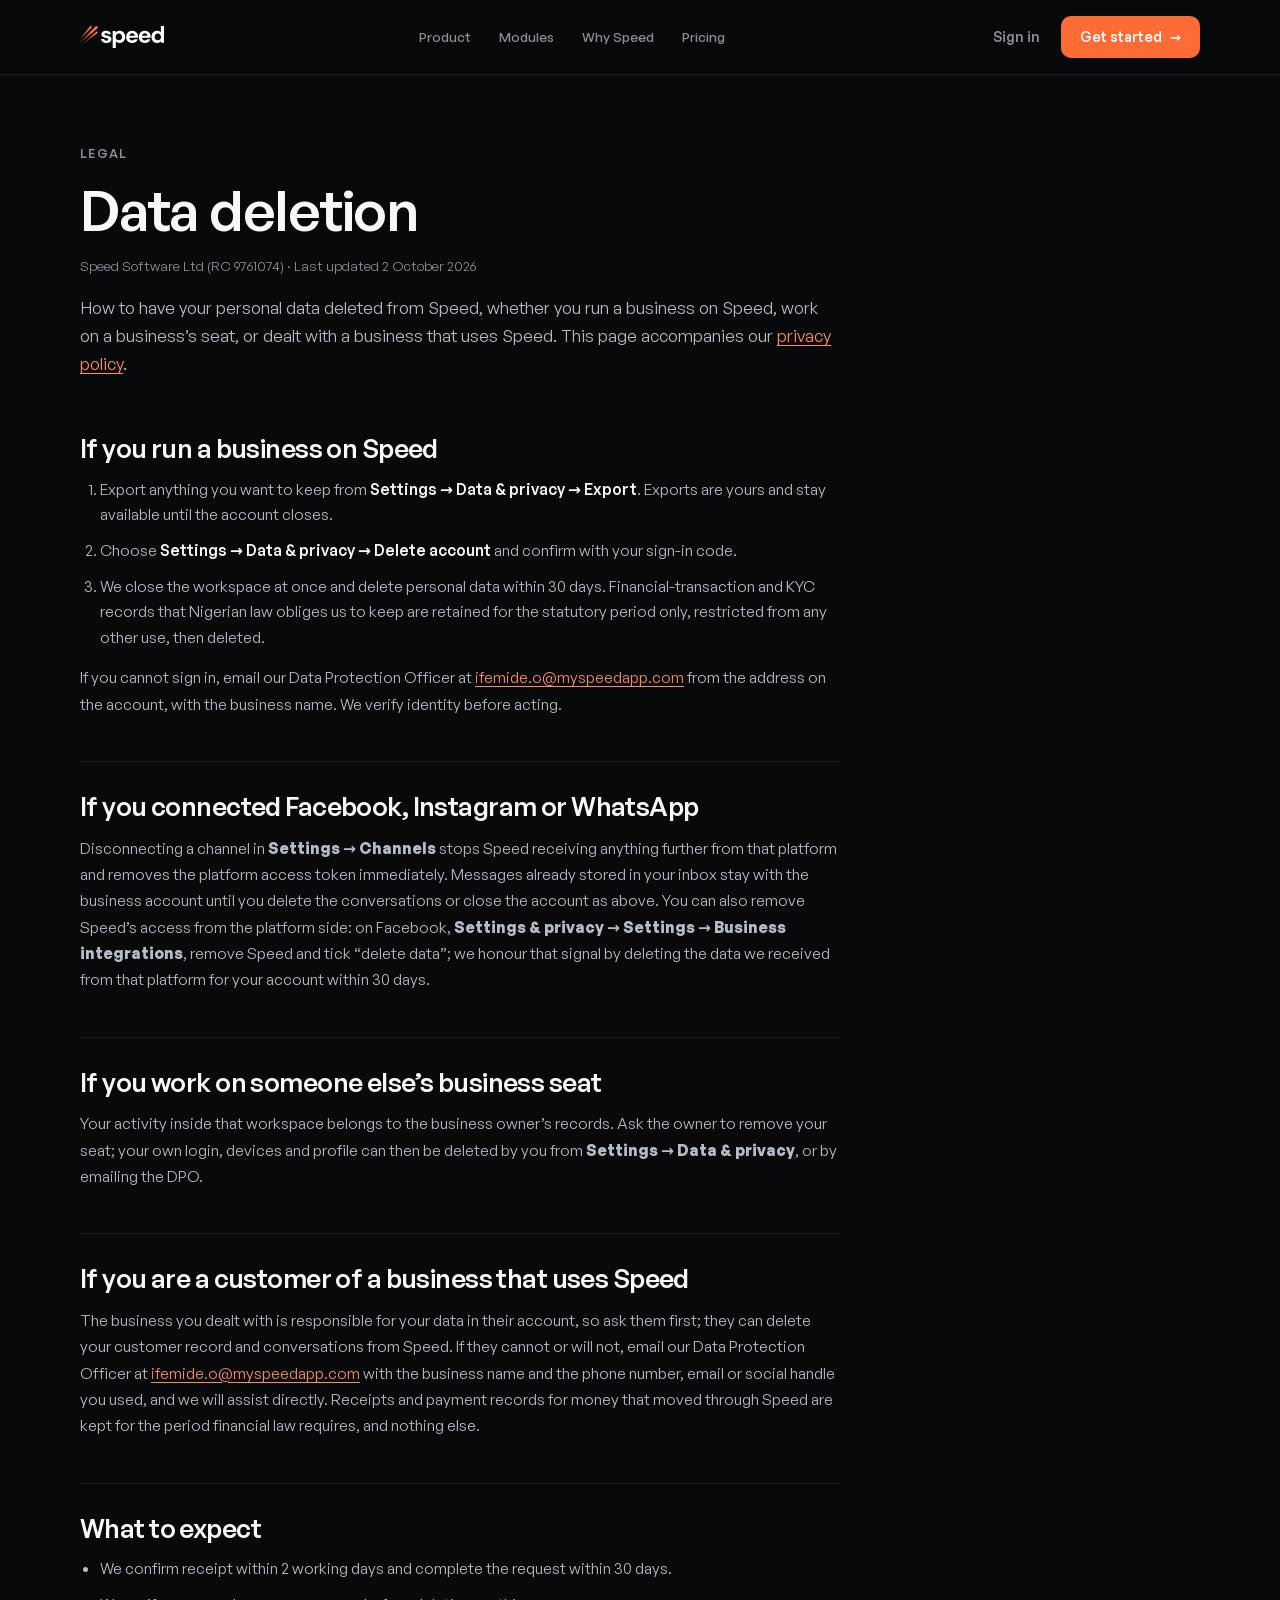
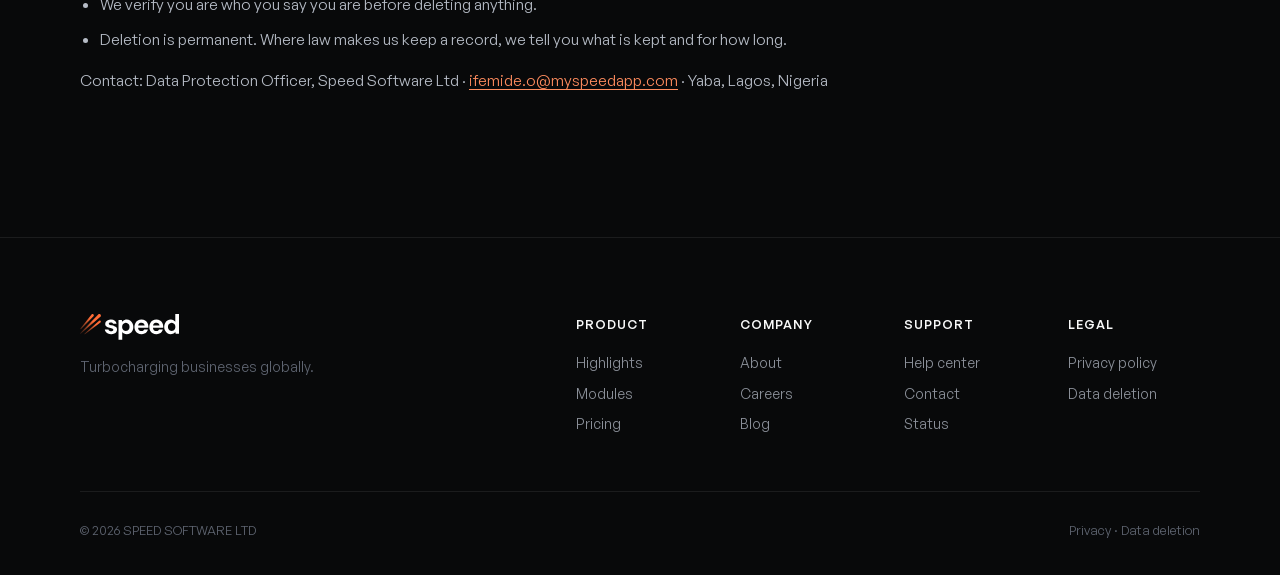
==== commit 28b953a6: "Registered address" ====
--- a/data-deletion.html
+++ b/data-deletion.html
@@ -66,7 +66,7 @@
         <li>We verify you are who you say you are before deleting anything.</li>
         <li>Deletion is permanent. Where law makes us keep a record, we tell you what is kept and for how long.</li>
       </ul>
-      <p>Contact: Data Protection Officer, Speed Software Ltd · <a href="mailto:ifemide.o@myspeedapp.com">ifemide.o@myspeedapp.com</a> · <mark class="todo">[REGISTERED ADDRESS]</mark></p>
+      <p>Contact: Data Protection Officer, Speed Software Ltd · <a href="mailto:ifemide.o@myspeedapp.com">ifemide.o@myspeedapp.com</a> · Yaba, Lagos, Nigeria</p>
     </section>
       </div>
     </div>
